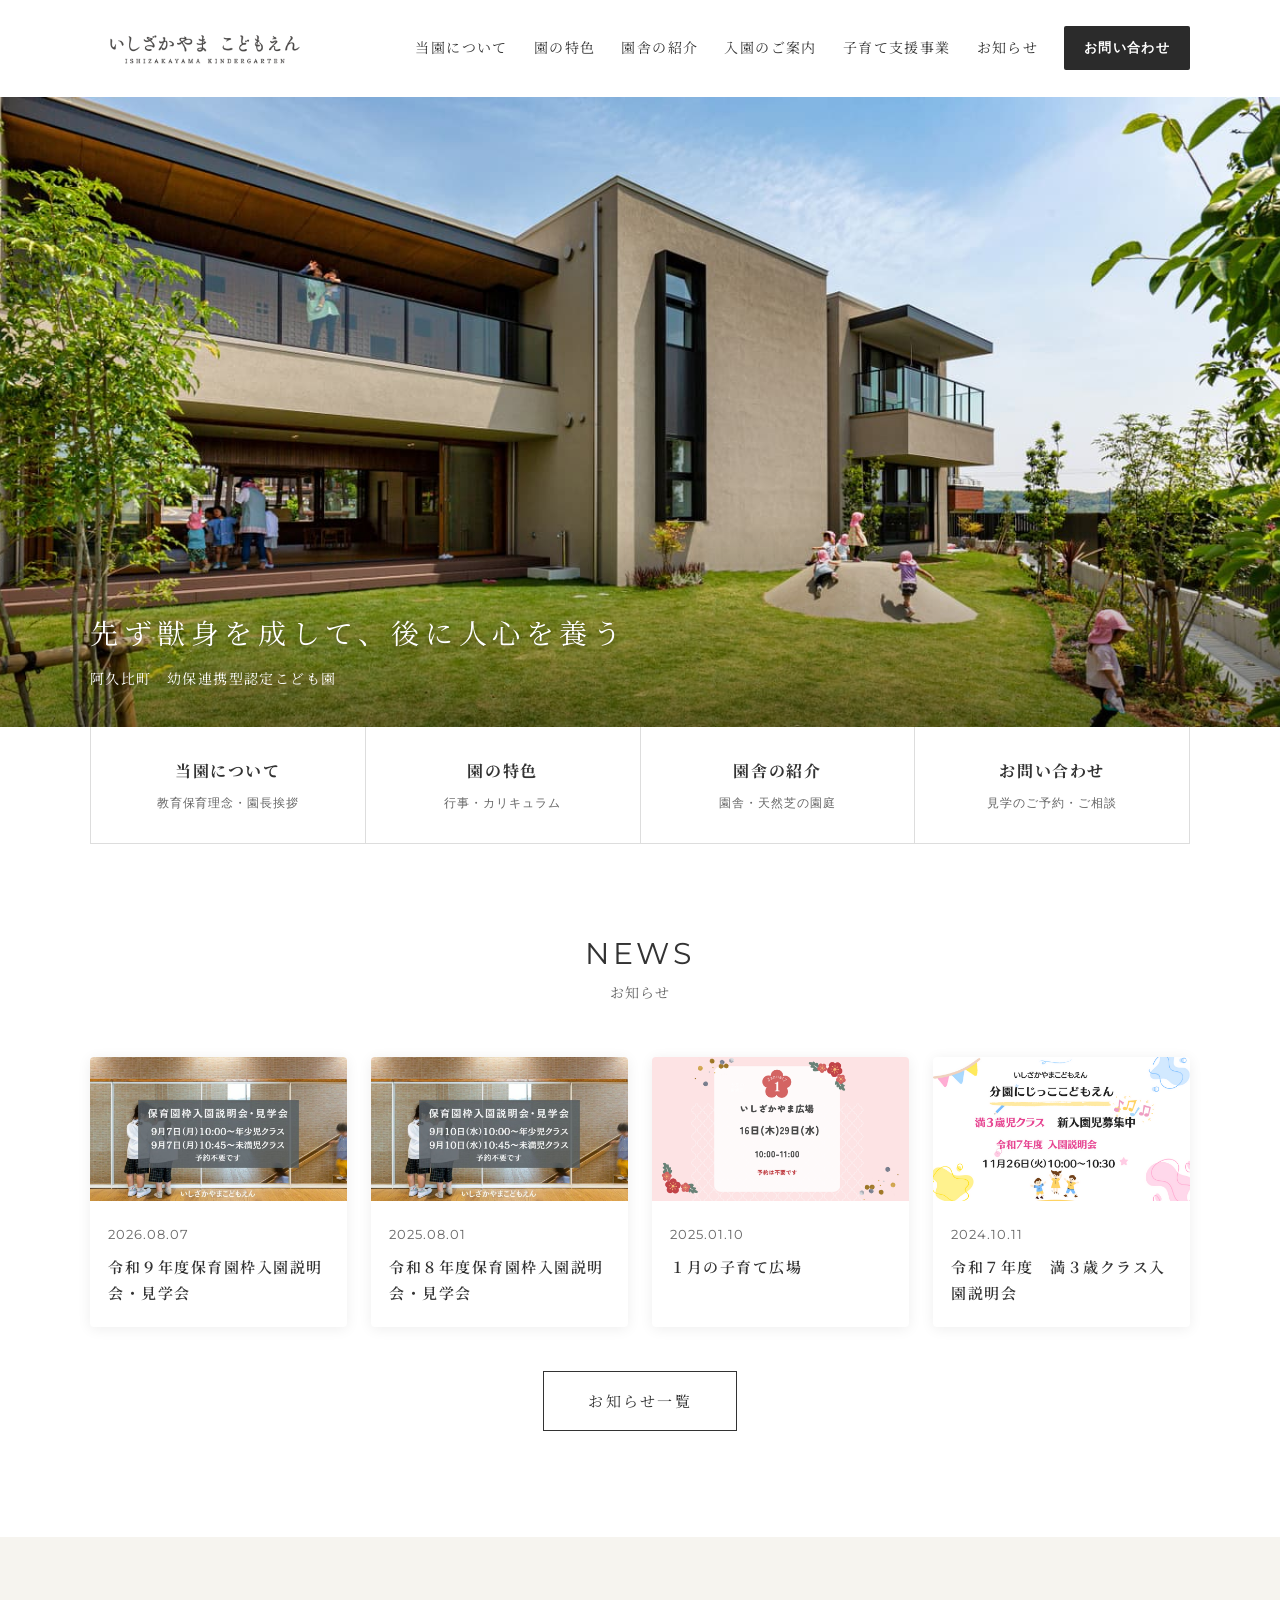
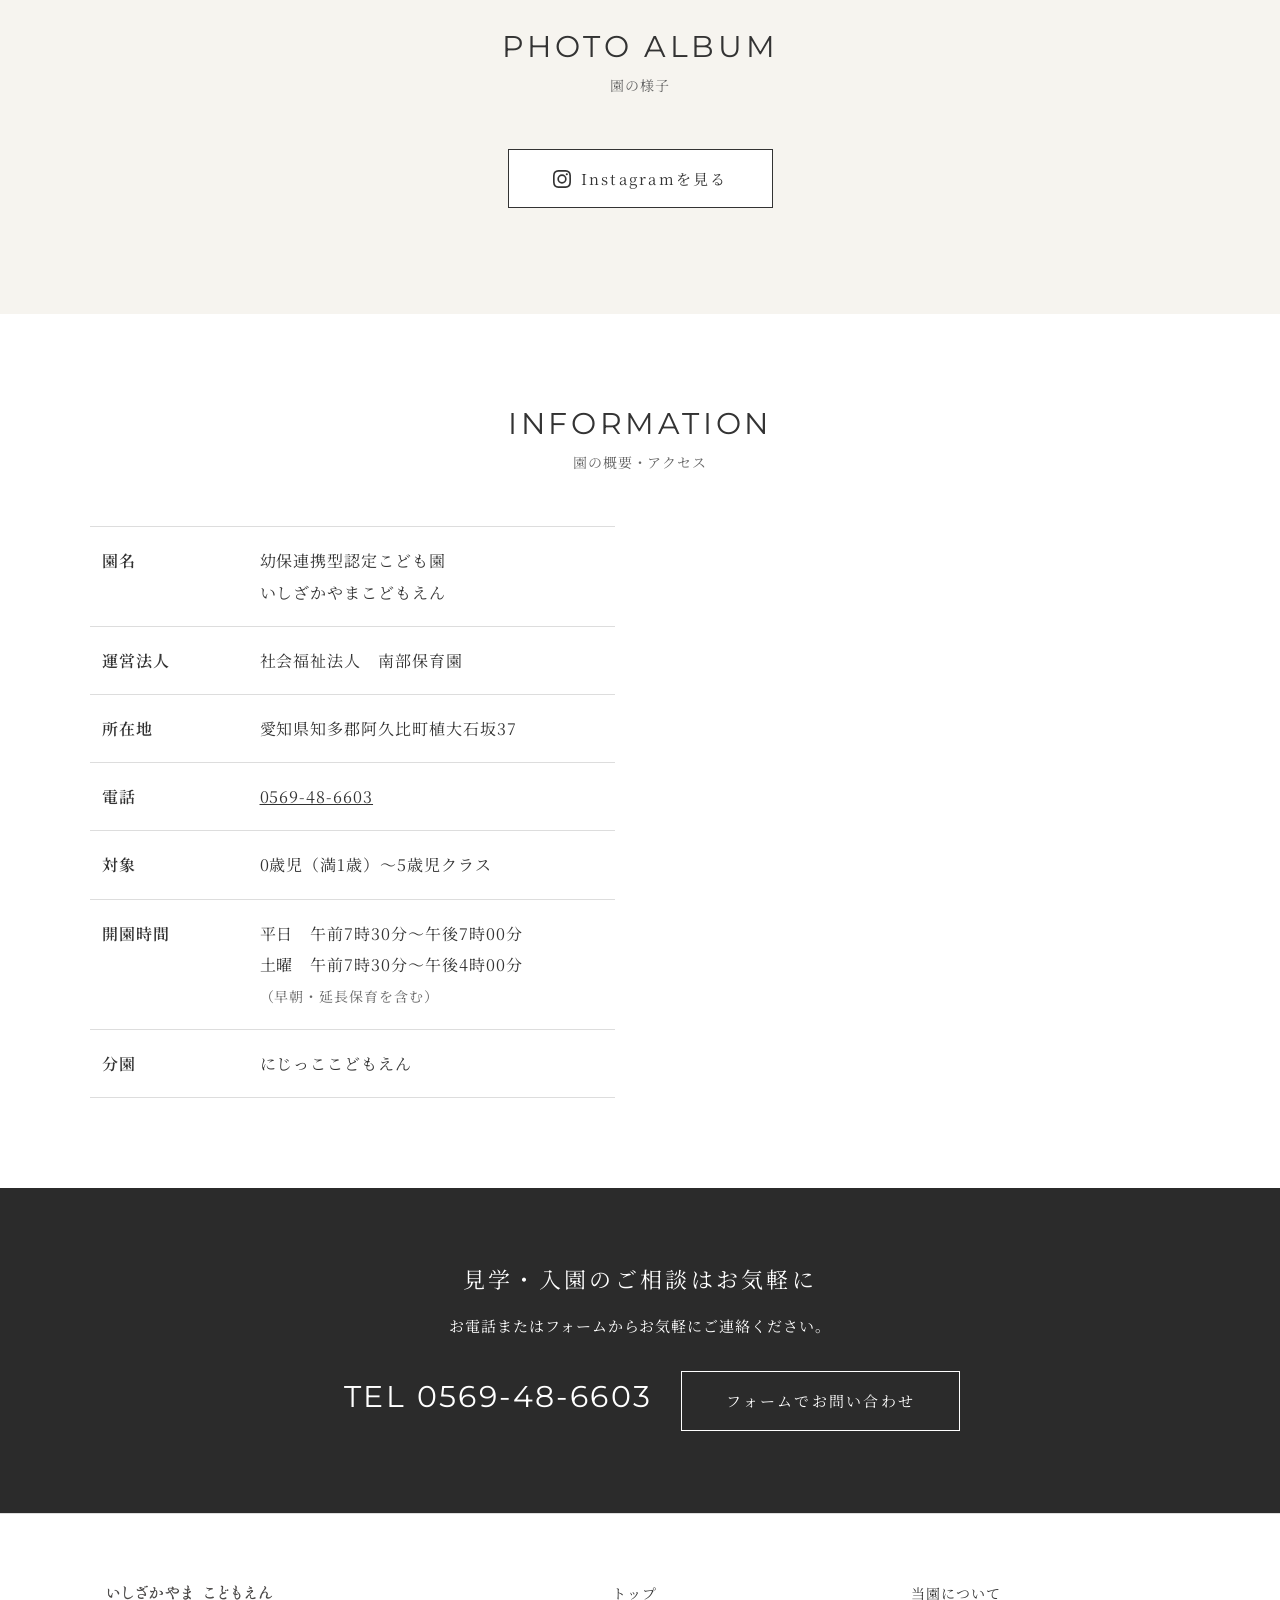
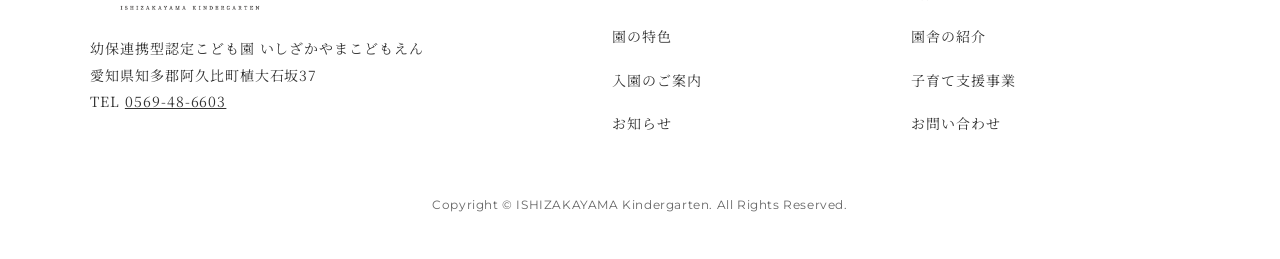
==== index.html @ 88785f28 "Add files via upload" ====
<!DOCTYPE html>
<html lang="ja">
<head>
<meta charset="utf-8">
<meta name="viewport" content="width=device-width, initial-scale=1">
<title>阿久比町幼保連携型認定こども園いしざかやまこどもえん｜阿久比町の認定こども園</title>
<meta name="description" content="愛知県阿久比町の幼保連携型認定こども園いしざかやまこどもえん。天然芝の園庭で毎日たっぷり外遊び。0歳児（満1歳）から5歳児まで、幼稚園枠・保育園枠・満3歳クラスがあります。">
<meta property="og:title" content="阿久比町幼保連携型認定こども園いしざかやまこどもえん｜阿久比町の認定こども園">
<meta property="og:description" content="愛知県阿久比町の幼保連携型認定こども園いしざかやまこどもえん。天然芝の園庭で毎日たっぷり外遊び。0歳児（満1歳）から5歳児まで、幼稚園枠・保育園枠・満3歳クラスがあります。">
<meta property="og:type" content="website">
<meta property="og:image" content="https://www.agui-nanbuhoikuen.com/img/hero.jpg">
<link rel="preconnect" href="https://fonts.googleapis.com">
<link rel="preconnect" href="https://fonts.gstatic.com" crossorigin>
<link href="https://fonts.googleapis.com/css2?family=Montserrat:wght@400;500&family=Noto+Serif+JP:wght@400;600&display=swap" rel="stylesheet">
<link rel="stylesheet" href="css/style.css?v=2">
</head>
<body>
<a class="skip" href="#main">本文へ移動</a>
<header class="site-header">
  <div class="container header-inner">
    <a class="logo" href="index.html"><img src="img/logo.png" alt="いしざかやま こどもえん" width="1440" height="324"></a>
    <button class="menu-toggle" aria-expanded="false" aria-controls="gnav" aria-label="メニューを開く"><span></span><span></span><span></span></button>
    <nav class="gnav" id="gnav" aria-label="メインメニュー">
      <ul><li><a href="about.html">当園について</a></li><li><a href="service.html">園の特色</a></li><li><a href="ensha.html">園舎の紹介</a></li><li><a href="recruit.html">入園のご案内</a></li><li><a href="kosodate.html">子育て支援事業</a></li><li><a href="news.html">お知らせ</a></li><li><a class="btn-contact" href="contact.html">お問い合わせ</a></li></ul>
    </nav>
  </div>
</header>
<main id="main">

<section class="hero">
  <img src="img/hero.jpg" alt="天然芝の園庭で遊ぶ子どもたちと、いしざかやまこどもえんの園舎" width="1440" height="810" fetchpriority="high">
  <div class="hero-copy"><div class="container">
    <p>先ず獣身を成して、後に人心を養う</p>
    <small>阿久比町　幼保連携型認定こども園</small>
  </div></div>
</section>

<section class="container" style="margin-top:-1px" aria-label="よく見られている情報">
  <div class="quick">
    <a href="about.html"><strong>当園について</strong><span>教育保育理念・園長挨拶</span></a>
    <a href="service.html"><strong>園の特色</strong><span>行事・カリキュラム</span></a>
    <a href="ensha.html"><strong>園舎の紹介</strong><span>園舎・天然芝の園庭</span></a>
    <a href="contact.html"><strong>お問い合わせ</strong><span>見学のご予約・ご相談</span></a>
  </div>
</section>

<section class="sec">
  <div class="container">
    <h2 class="sec-title"><span class="en">NEWS</span><span class="ja">お知らせ</span></h2>
    <div class="news-grid" id="news-top"></div>
    <p class="more"><a class="btn" href="news.html">お知らせ一覧</a></p>
  </div>
</section>

<section class="sec soft">
  <div class="container">
    <h2 class="sec-title"><span class="en">PHOTO ALBUM</span><span class="ja">園の様子</span></h2>

    <!-- ===== Instagram表示枠 =====
         Behold などのサービスでもらった「埋め込みコード」を
         下の <div id="insta-embed"> と </div> の間に貼り付けてください。
         貼ると Instagram の最新投稿が表示され、下の園の写真は自動で隠れます。
         （読み込めなかった時は園の写真が表示されます） -->
    <div id="insta-embed" class="insta-embed">
      <behold-widget feed-id="vuVF0RftCF0E1iYM2xK3"></behold-widget>
      <script>
        (() => {
          if(window.__bhldScript)return;window.__bhldScript=true;
          const d=document,s=d.createElement("script");s.type="module";
          s.src="https://w.behold.so/widget.js";setTimeout(()=>{d.head.append(s);},0);
        })();
      </script>
    </div>

    <div class="gallery fade" id="insta-fallback">
      <img src="img/garden.jpg" alt="天然芝の園庭" loading="lazy" data-zoom>
      <img src="img/undoukai.jpg" alt="運動会" loading="lazy" data-zoom>
      <img src="img/rhythmic.jpg" alt="リトミック" loading="lazy" data-zoom>
      <img src="img/natsumatsuri.jpg" alt="夏まつり" loading="lazy" data-zoom>
      <img src="img/asobiba.jpg" alt="園内の遊び場" loading="lazy" data-zoom>
      <img src="img/taisou.jpg" alt="体操教室" loading="lazy" data-zoom>
      <img src="img/kame.jpg" alt="園で飼っているリクガメ" loading="lazy" data-zoom>
      <img src="img/garden2.jpg" alt="第２園庭" loading="lazy" data-zoom>
    </div>
    <p class="more"><a class="btn insta-btn" href="https://www.instagram.com/ishizakayama_kindergarten/" target="_blank" rel="noopener">Instagramを見る<span class="sr"> （新しいタブで開きます）</span></a></p>
  </div>
</section>

<section class="sec">
  <div class="container">
    <h2 class="sec-title"><span class="en">INFORMATION</span><span class="ja">園の概要・アクセス</span></h2>
    <div class="info-wrap">
      <table class="table">
        <tr><th>園名</th><td>幼保連携型認定こども園<br>いしざかやまこどもえん</td></tr>
        <tr><th>運営法人</th><td>社会福祉法人　南部保育園</td></tr>
        <tr><th>所在地</th><td>愛知県知多郡阿久比町植大石坂37</td></tr>
        <tr><th>電話</th><td><a href="tel:0569486603">0569-48-6603</a></td></tr>
        <tr><th>対象</th><td>0歳児（満1歳）〜5歳児クラス</td></tr>
        <tr><th>開園時間</th><td>平日　午前7時30分〜午後7時00分<br>土曜　午前7時30分〜午後4時00分<br><span class="note">（早朝・延長保育を含む）</span></td></tr>
        <tr><th>分園</th><td>にじっここどもえん</td></tr>
      </table>
      <div class="map"><iframe src="https://www.google.com/maps?q=%E6%84%9B%E7%9F%A5%E7%9C%8C%E7%9F%A5%E5%A4%9A%E9%83%A1%E9%98%BF%E4%B9%85%E6%AF%94%E7%94%BA%E6%A4%8D%E5%A4%A7%E7%9F%B3%E5%9D%8237&output=embed" title="いしざかやまこどもえんの地図" loading="lazy" referrerpolicy="no-referrer-when-downgrade"></iframe></div>
    </div>
  </div>
</section>
</main>
<section class="cta">
  <div class="container">
    <h2>見学・入園のご相談はお気軽に</h2>
    <p>お電話またはフォームからお気軽にご連絡ください。</p>
    <a class="tel" href="tel:0569486603">TEL 0569-48-6603</a>
    <a class="btn" href="contact.html">フォームでお問い合わせ</a>
  </div>
</section>
<footer class="site-footer">
  <div class="container footer-grid">
    <div>
      <a class="logo" href="index.html"><img src="img/logo.png" alt="いしざかやま こどもえん" width="1440" height="324"></a>
      <address>
        幼保連携型認定こども園 いしざかやまこどもえん<br>
        愛知県知多郡阿久比町植大石坂37<br>
        TEL <a href="tel:0569486603">0569-48-6603</a>
      </address>
    </div>
    <nav class="fnav" aria-label="フッターメニュー"><ul><li><a href="index.html">トップ</a></li><li><a href="about.html">当園について</a></li><li><a href="service.html">園の特色</a></li><li><a href="ensha.html">園舎の紹介</a></li><li><a href="recruit.html">入園のご案内</a></li><li><a href="kosodate.html">子育て支援事業</a></li><li><a href="news.html">お知らせ</a></li><li><a href="contact.html">お問い合わせ</a></li></ul></nav>
  </div>
  <p class="copyright">Copyright &copy; ISHIZAKAYAMA Kindergarten. All Rights Reserved.</p>
</footer>
<script src="js/news.js?v=2"></script>
<script src="js/main.js?v=2"></script>
</body>
</html>
---- css/style.css ----
/* いしざかやまこどもえん 共通スタイル
   元サイト（BiND）の白・墨色・明朝体の上品な雰囲気を踏襲しつつ、
   文字サイズ・行間・スマホ表示を読みやすく改善しています。 */

:root {
  --ink: #333;          /* 本文の色（元サイトと同じ） */
  --ink-soft: #666;
  --line: #ddd;
  --bg-soft: #f6f4ef;   /* 生成り色の背景（区切り用） */
  --accent: #2b2b2b;    /* ボタンの墨色（元サイトの黒ボタン） */
  --green: #5b7f4a;     /* 園庭の芝をイメージした差し色 */
  --max: 1100px;
  --mincho: "游明朝", YuMincho, "Hiragino Mincho ProN", "ヒラギノ明朝 ProN", "Noto Serif JP", serif;
  --gothic: "Hiragino Sans", "ヒラギノ角ゴシック", "Noto Sans JP", "游ゴシック", YuGothic, sans-serif;
  --latin: "Montserrat", sans-serif;
}

*, *::before, *::after { box-sizing: border-box; }
html { scroll-behavior: smooth; -webkit-text-size-adjust: 100%; }
body {
  margin: 0;
  font-family: var(--mincho);
  font-size: 16px;            /* 元は13px → 読みやすく16px */
  line-height: 1.95;
  letter-spacing: .06em;
  color: var(--ink);
  background: #fff;
}
img { max-width: 100%; height: auto; display: block; }
a { color: inherit; }
a:hover { opacity: .75; }
:focus-visible { outline: 3px solid var(--green); outline-offset: 2px; }

.skip { position: absolute; left: -9999px; }
.skip:focus { left: 8px; top: 8px; background: #fff; padding: 8px 12px; z-index: 100; }

.container { width: min(100% - 40px, var(--max)); margin-inline: auto; }

/* ---------- ヘッダー ---------- */
.site-header {
  position: sticky; top: 0; z-index: 50;
  background: rgba(255,255,255,.96);
  backdrop-filter: blur(6px);
  border-bottom: 1px solid transparent;
  transition: border-color .2s;
}
.site-header.scrolled { border-bottom-color: var(--line); }
.header-inner {
  display: flex; align-items: center; justify-content: space-between;
  gap: 24px; padding: 22px 0;
}
.logo img { width: 230px; }
.gnav ul { list-style: none; margin: 0; padding: 0; display: flex; align-items: center; gap: 26px; }
.gnav a { white-space: nowrap; text-decoration: none; font-size: 14px; letter-spacing: .1em; padding: 6px 0; display: block; }
.gnav a[aria-current="page"] { border-bottom: 1px solid var(--ink); }
.gnav .btn-contact {
  background: var(--accent); color: #fff; padding: 9px 20px; border-radius: 2px;
  font-family: var(--gothic); font-weight: 600; font-size: 13px;
}
.menu-toggle { display: none; }

@media (max-width: 1100px) {
  .header-inner { padding: 14px 0; }
  .logo img { width: 180px; }
  .menu-toggle {
    display: flex; flex-direction: column; justify-content: center; gap: 6px;
    width: 48px; height: 48px; border: 0; background: none; cursor: pointer; padding: 10px;
  }
  .menu-toggle span { display: block; height: 2px; background: var(--ink); transition: transform .25s, opacity .25s; }
  .menu-toggle[aria-expanded="true"] span:nth-child(1) { transform: translateY(8px) rotate(45deg); }
  .menu-toggle[aria-expanded="true"] span:nth-child(2) { opacity: 0; }
  .menu-toggle[aria-expanded="true"] span:nth-child(3) { transform: translateY(-8px) rotate(-45deg); }
  .gnav {
    position: fixed; inset: 76px 0 0 0; background: #fff;
    transform: translateX(100%); transition: transform .3s; overflow-y: auto;
  }
  .gnav.open { transform: none; }
  .gnav ul { flex-direction: column; align-items: stretch; gap: 0; padding: 10px 24px 40px; }
  .gnav li { border-bottom: 1px solid var(--line); }
  .gnav a { font-size: 17px; padding: 18px 4px; }
  .gnav li:last-child { border: 0; padding-top: 24px; }
  .gnav .btn-contact { text-align: center; font-size: 16px; padding: 16px; }
}

/* ---------- 見出し ---------- */
.sec { padding: 90px 0; }
.sec.soft { background: var(--bg-soft); }
.sec-title { text-align: center; margin: 0 0 50px; font-weight: normal; }
.sec-title .en {
  display: block; font-family: var(--latin); font-size: 30px; letter-spacing: .12em; line-height: 1.3;
}
.sec-title .ja { display: block; font-size: 14px; color: var(--ink-soft); margin-top: 6px; }
.sec-title.left { text-align: left; }
h3 { font-size: 22px; font-weight: 600; line-height: 1.6; margin: 0 0 18px; letter-spacing: .1em; }

/* ---------- 下層ページのタイトル帯 ---------- */
.page-head { padding: 60px 0 50px; text-align: center; }
.page-head h1 { font-size: 30px; font-weight: 600; margin: 0; letter-spacing: .15em; }
.breadcrumb { font-size: 13px; color: var(--ink-soft); margin-top: 8px; }
.breadcrumb a { color: var(--ink-soft); }

/* ---------- トップ ---------- */
.hero { position: relative; }
.hero img { width: 100%; height: min(70vh, 640px); object-fit: cover; }
.hero-copy {
  position: absolute; left: 0; right: 0; bottom: 0;
  padding: 80px 0 34px; color: #fff;
  background: linear-gradient(transparent, rgba(0,0,0,.45));
}
.hero-copy p { margin: 0; font-size: clamp(18px, 2.6vw, 28px); letter-spacing: .2em; text-shadow: 0 1px 6px rgba(0,0,0,.4); }
.hero-copy small { display: block; font-size: 14px; letter-spacing: .1em; margin-top: 6px; }
@media (max-width: 700px) {
  .hero img { height: auto; aspect-ratio: 4 / 3; }
  .hero-copy { padding: 40px 0 16px; }
  .hero-copy p { font-size: 16px; letter-spacing: .14em; }
  .hero-copy small { font-size: 12px; margin-top: 2px; }
}

/* よく見られる情報へのショートカット */
.quick { display: grid; grid-template-columns: repeat(4, 1fr); gap: 1px; background: var(--line); border: 1px solid var(--line); }
.quick a {
  background: #fff; text-decoration: none; padding: 28px 16px; text-align: center;
  display: flex; flex-direction: column; gap: 6px; align-items: center;
}
.quick a:hover { background: var(--bg-soft); opacity: 1; }
.quick .q-icon { font-size: 28px; line-height: 1; }
.quick strong { font-size: 16px; letter-spacing: .1em; }
.quick span { font-size: 12px; color: var(--ink-soft); font-family: var(--gothic); }
@media (max-width: 700px) {
  .quick { grid-template-columns: repeat(2, 1fr); }
  .quick a { padding: 22px 6px; }
  .quick span { font-size: 11px; letter-spacing: 0; }
}

.lead { max-width: 760px; margin: 0 auto; text-align: center; }
.lead p { margin: 0 0 1em; }

/* 写真ギャラリー（元サイトのInstagram枠は表示されていなかったため園の写真で構成） */
.gallery { display: grid; grid-template-columns: repeat(4, 1fr); gap: 6px; }
.gallery img { aspect-ratio: 1; object-fit: cover; width: 100%; }
@media (max-width: 700px) { .gallery { grid-template-columns: repeat(2, 1fr); } }

/* ---------- お知らせカード ---------- */
.news-grid { display: grid; grid-template-columns: repeat(4, 1fr); gap: 24px; }
@media (max-width: 960px) { .news-grid { grid-template-columns: repeat(2, 1fr); } }
@media (max-width: 520px) { .news-grid { grid-template-columns: 1fr; } }
.news-card {
  display: block; text-decoration: none; background: #fff;
  box-shadow: 0 2px 14px rgba(0,0,0,.07); border-radius: 4px; overflow: hidden;
}
.news-card img { aspect-ratio: 16/9; object-fit: cover; width: 100%; }
.news-card .body { padding: 16px 18px 22px; }
.news-card time { font-family: var(--latin); font-size: 13px; color: var(--ink-soft); }
.news-card h3 { font-size: 15px; margin: 6px 0 0; line-height: 1.7; }
.new-badge { display: inline-block; background: #c0392b; color: #fff; font-size: 11px; padding: 0 6px; margin-left: 8px; border-radius: 2px; font-family: var(--latin); }
.more { text-align: center; margin-top: 44px; }

.btn {
  display: inline-block; text-decoration: none; border: 1px solid var(--ink);
  padding: 14px 44px; letter-spacing: .15em; font-size: 15px; background: #fff; cursor: pointer;
  font-family: inherit; color: var(--ink);
}
.btn:hover { background: var(--ink); color: #fff; opacity: 1; }
.btn.dark { background: var(--accent); color: #fff; border-color: var(--accent); }
.btn.dark:hover { background: #000; }

/* お知らせ一覧・記事 */
.news-list { list-style: none; padding: 0; margin: 0 auto; max-width: 860px; }
.news-item { display: grid; grid-template-columns: 260px 1fr; gap: 30px; padding: 34px 0; border-bottom: 1px solid var(--line); }
.news-item:first-child { border-top: 1px solid var(--line); }
.news-item img { aspect-ratio: 16/9; object-fit: cover; width: 100%; cursor: zoom-in; }
.news-item time { font-family: var(--latin); font-size: 13px; color: var(--ink-soft); }
.news-item h2 { font-size: 19px; margin: 4px 0 10px; line-height: 1.6; }
.news-item p { margin: 0; }
@media (max-width: 640px) { .news-item { grid-template-columns: 1fr; gap: 14px; } }

/* ---------- 基本情報 ---------- */
.info-wrap { display: grid; grid-template-columns: 1fr 1fr; gap: 50px; align-items: start; }
@media (max-width: 800px) { .info-wrap { grid-template-columns: 1fr; gap: 30px; } }
.map iframe { width: 100%; height: 360px; border: 0; }

/* 表（入園案内など） */
.table { width: 100%; border-collapse: collapse; }
.table th, .table td { border-top: 1px solid var(--line); padding: 18px 12px; text-align: left; vertical-align: top; }
.table tr:last-child th, .table tr:last-child td { border-bottom: 1px solid var(--line); }
.table th { width: 30%; font-weight: 600; white-space: nowrap; }
@media (max-width: 600px) {
  .table th, .table td { display: block; width: 100%; }
  .table th { border-top: 1px solid var(--line); padding-bottom: 0; }
  .table td { border-top: 0; padding-top: 6px; }
  .table tr:last-child th { border-bottom: 0; }
}

/* ---------- 写真＋文章の交互レイアウト ---------- */
.media { display: grid; grid-template-columns: 1fr 1fr; gap: 60px; align-items: center; margin-bottom: 90px; }
.media:last-child { margin-bottom: 0; }
.media.reverse .media-img { order: 2; }
.media-img img { width: 100%; aspect-ratio: 16/10; object-fit: cover; }
.media p { margin: 0 0 1em; }
.media .sub { font-size: 14px; color: var(--ink-soft); margin: -10px 0 14px; }
@media (max-width: 800px) {
  .media { grid-template-columns: 1fr; gap: 22px; margin-bottom: 60px; }
  .media.reverse .media-img { order: 0; }
}

/* 3列カード（行事・カリキュラム） */
.cards { display: grid; grid-template-columns: repeat(3, 1fr); gap: 34px; }
.cards img { aspect-ratio: 4/3; object-fit: cover; width: 100%; margin-bottom: 18px; }
.cards h3 { font-size: 19px; margin-bottom: 8px; }
.cards p { margin: 0; font-size: 15px; }
@media (max-width: 800px) { .cards { grid-template-columns: 1fr; gap: 44px; } }

/* 理念 */
.philosophy { display: grid; grid-template-columns: repeat(3, 1fr); gap: 34px; }
.philosophy article { text-align: center; }
.philosophy img { aspect-ratio: 1; object-fit: cover; width: 100%; border-radius: 50%; max-width: 260px; margin: 0 auto 24px; }
.philosophy h3 { font-size: 20px; }
.philosophy p { text-align: left; font-size: 15px; margin: 0; }
@media (max-width: 800px) { .philosophy { grid-template-columns: 1fr; gap: 54px; } }

.greeting { max-width: 820px; margin: 0 auto; }
.greeting p { margin: 0 0 1.2em; }
.greeting .sign { text-align: right; font-size: 18px; letter-spacing: .2em; }

.timeline { list-style: none; padding: 0; margin: 0; }
.timeline li { padding: 14px 0 14px 24px; border-left: 2px solid var(--green); position: relative; }
.timeline li::before { content: ""; position: absolute; left: -7px; top: 22px; width: 12px; height: 12px; border-radius: 50%; background: var(--green); }
.timeline b { display: block; font-size: 15px; color: var(--green); }

/* 入園案内 */
.course { display: grid; grid-template-columns: repeat(3, 1fr); gap: 24px; }
.course > div { border: 1px solid var(--line); padding: 30px 26px; background: #fff; }
.course h3 { font-size: 19px; border-bottom: 2px solid var(--ink); padding-bottom: 10px; }
.course dl { margin: 0; }
.course dt { font-weight: 600; margin-top: 14px; font-size: 14px; color: var(--green); }
.course dd { margin: 0; }
@media (max-width: 900px) { .course { grid-template-columns: 1fr; } }

.note { font-size: 14px; color: var(--ink-soft); }

/* ---------- 問い合わせ導線 ---------- */
.cta { background: var(--accent); color: #fff; text-align: center; padding: 70px 0; }
.cta h2 { font-weight: normal; font-size: 22px; letter-spacing: .15em; margin: 0 0 10px; }
.cta p { margin: 0 0 28px; font-size: 15px; }
.cta .tel { font-family: var(--latin); font-size: 30px; letter-spacing: .08em; text-decoration: none; display: inline-block; margin: 0 24px 16px; }
.cta .btn { background: transparent; color: #fff; border-color: #fff; }
.cta .btn:hover { background: #fff; color: var(--ink); }

/* ---------- フォーム ---------- */
.form { max-width: 760px; margin: 0 auto; font-family: var(--gothic); }
.field { margin-bottom: 26px; }
.field label, .field legend { display: block; font-weight: 600; margin-bottom: 8px; font-size: 15px; }
.req { background: #c0392b; color: #fff; font-size: 11px; padding: 1px 6px; margin-left: 8px; border-radius: 2px; vertical-align: 2px; }
.opt { background: #999; color: #fff; font-size: 11px; padding: 1px 6px; margin-left: 8px; border-radius: 2px; vertical-align: 2px; }
.form input[type=text], .form input[type=email], .form input[type=tel], .form select, .form textarea {
  width: 100%; font: inherit; font-size: 16px; padding: 13px 14px;
  border: 1px solid #bbb; border-radius: 4px; background: #fff;
}
.form textarea { min-height: 180px; resize: vertical; }
.form fieldset { border: 0; padding: 0; margin: 0 0 26px; }
.radios { display: flex; flex-wrap: wrap; gap: 10px 22px; }
.radios label { font-weight: normal; display: flex; align-items: center; gap: 6px; margin: 0; cursor: pointer; }
.radios input { width: 20px; height: 20px; }
.agree { background: var(--bg-soft); padding: 18px 20px; font-size: 14px; border-radius: 4px; margin-bottom: 26px; }
.agree label { display: flex; gap: 10px; align-items: center; font-weight: 600; margin-top: 10px; cursor: pointer; }
.agree input { width: 20px; height: 20px; }
.hp { position: absolute; left: -9999px; }
.form .submit { text-align: center; }
.form .submit .btn { min-width: 260px; font-size: 16px; }
.form-msg { padding: 18px 20px; border-radius: 4px; margin-bottom: 24px; display: none; }
.form-msg.ok { display: block; background: #eaf3e5; border: 1px solid #a7c796; }
.form-msg.ng { display: block; background: #fbeaea; border: 1px solid #e3a5a5; }

/* ---------- フッター ---------- */
.site-footer { padding: 60px 0 30px; border-top: 1px solid var(--line); }
.footer-grid { display: grid; grid-template-columns: 1fr 1.2fr; gap: 40px; align-items: start; }
.footer-grid .logo img { width: 200px; margin-bottom: 16px; }
.footer-grid address { font-style: normal; font-size: 14px; line-height: 1.9; }
.fnav ul { list-style: none; margin: 0; padding: 0; display: grid; grid-template-columns: repeat(2, 1fr); gap: 4px 20px; }
.fnav a { text-decoration: none; font-size: 14px; display: block; padding: 6px 0; }
.copyright { text-align: center; font-size: 12px; color: var(--ink-soft); margin-top: 50px; font-family: var(--latin); letter-spacing: .05em; }
@media (max-width: 700px) { .footer-grid { grid-template-columns: 1fr; } }

/* スクロールで表示（動きを減らす設定の方には無効） */
.fade { opacity: 0; transform: translateY(18px); transition: opacity .8s, transform .8s; }
.fade.in { opacity: 1; transform: none; }
@media (prefers-reduced-motion: reduce) { .fade { opacity: 1; transform: none; transition: none; } html { scroll-behavior: auto; } }

/* 画像の拡大表示 */
.lightbox { position: fixed; inset: 0; background: rgba(0,0,0,.85); display: none; align-items: center; justify-content: center; z-index: 200; padding: 20px; cursor: zoom-out; }
.lightbox.open { display: flex; }
.lightbox img { max-height: 90vh; width: auto; }

/* Instagram */
.insta-embed:empty { display: none; }
[hidden] { display: none !important; }
.insta-btn::before { content: ""; display: inline-block; width: 18px; height: 18px; margin-right: 10px; vertical-align: -3px;
  background: currentColor; -webkit-mask: url("data:image/svg+xml,%3Csvg xmlns='http://www.w3.org/2000/svg' viewBox='0 0 24 24'%3E%3Cpath d='M12 2.2c3.2 0 3.6 0 4.8.1 3.2.1 4.8 1.7 4.9 4.9.1 1.3.1 1.6.1 4.8s0 3.6-.1 4.8c-.1 3.2-1.7 4.8-4.9 4.9-1.3.1-1.6.1-4.8.1s-3.6 0-4.8-.1c-3.3-.1-4.8-1.7-4.9-4.9C2.2 15.6 2.2 15.2 2.2 12s0-3.6.1-4.8C2.4 3.9 3.9 2.4 7.2 2.3 8.4 2.2 8.8 2.2 12 2.2zM12 0C8.7 0 8.3 0 7.1.1 2.7.3.3 2.7.1 7.1 0 8.3 0 8.7 0 12s0 3.7.1 4.9c.2 4.4 2.6 6.8 7 7 1.2.1 1.6.1 4.9.1s3.7 0 4.9-.1c4.4-.2 6.8-2.6 7-7 .1-1.2.1-1.6.1-4.9s0-3.7-.1-4.9c-.2-4.4-2.6-6.8-7-7C15.7 0 15.3 0 12 0zm0 5.8a6.2 6.2 0 100 12.4 6.2 6.2 0 000-12.4zM12 16a4 4 0 110-8 4 4 0 010 8zm6.4-11.8a1.4 1.4 0 100 2.9 1.4 1.4 0 000-2.9z'/%3E%3C/svg%3E") center/contain no-repeat;
  mask: url("data:image/svg+xml,%3Csvg xmlns='http://www.w3.org/2000/svg' viewBox='0 0 24 24'%3E%3Cpath d='M12 2.2c3.2 0 3.6 0 4.8.1 3.2.1 4.8 1.7 4.9 4.9.1 1.3.1 1.6.1 4.8s0 3.6-.1 4.8c-.1 3.2-1.7 4.8-4.9 4.9-1.3.1-1.6.1-4.8.1s-3.6 0-4.8-.1c-3.3-.1-4.8-1.7-4.9-4.9C2.2 15.6 2.2 15.2 2.2 12s0-3.6.1-4.8C2.4 3.9 3.9 2.4 7.2 2.3 8.4 2.2 8.8 2.2 12 2.2zM12 0C8.7 0 8.3 0 7.1.1 2.7.3.3 2.7.1 7.1 0 8.3 0 8.7 0 12s0 3.7.1 4.9c.2 4.4 2.6 6.8 7 7 1.2.1 1.6.1 4.9.1s3.7 0 4.9-.1c4.4-.2 6.8-2.6 7-7 .1-1.2.1-1.6.1-4.9s0-3.7-.1-4.9c-.2-4.4-2.6-6.8-7-7C15.7 0 15.3 0 12 0zm0 5.8a6.2 6.2 0 100 12.4 6.2 6.2 0 000-12.4zM12 16a4 4 0 110-8 4 4 0 010 8zm6.4-11.8a1.4 1.4 0 100 2.9 1.4 1.4 0 000-2.9z'/%3E%3C/svg%3E") center/contain no-repeat; }
.sr { position: absolute; width: 1px; height: 1px; overflow: hidden; clip: rect(0 0 0 0); white-space: nowrap; }

/* 当園について：導入文 */
.intro { text-align: center; }
.intro-title { font-size: clamp(28px, 4vw, 40px); font-weight: 600; letter-spacing: .25em; margin: 0 0 12px; }
.intro-sub { font-size: clamp(16px, 2vw, 19px); letter-spacing: .15em; margin: 0 0 40px; color: var(--green); }
.intro-body { max-width: 720px; margin: 0 auto; }
.intro-body p { margin: 0 0 1.4em; line-height: 2.2; }
@media (max-width: 700px) {
  .intro-body { text-align: left; }
  .intro-body br { display: none; }
  .intro-title { font-size: 23px; letter-spacing: .12em; }
}
.intro-photo { width: 100%; max-width: 1000px; margin: 30px auto 0; aspect-ratio: 3 / 2; object-fit: cover; cursor: zoom-in; }
@media (max-width: 700px) { img[data-zoom] { cursor: auto; } }
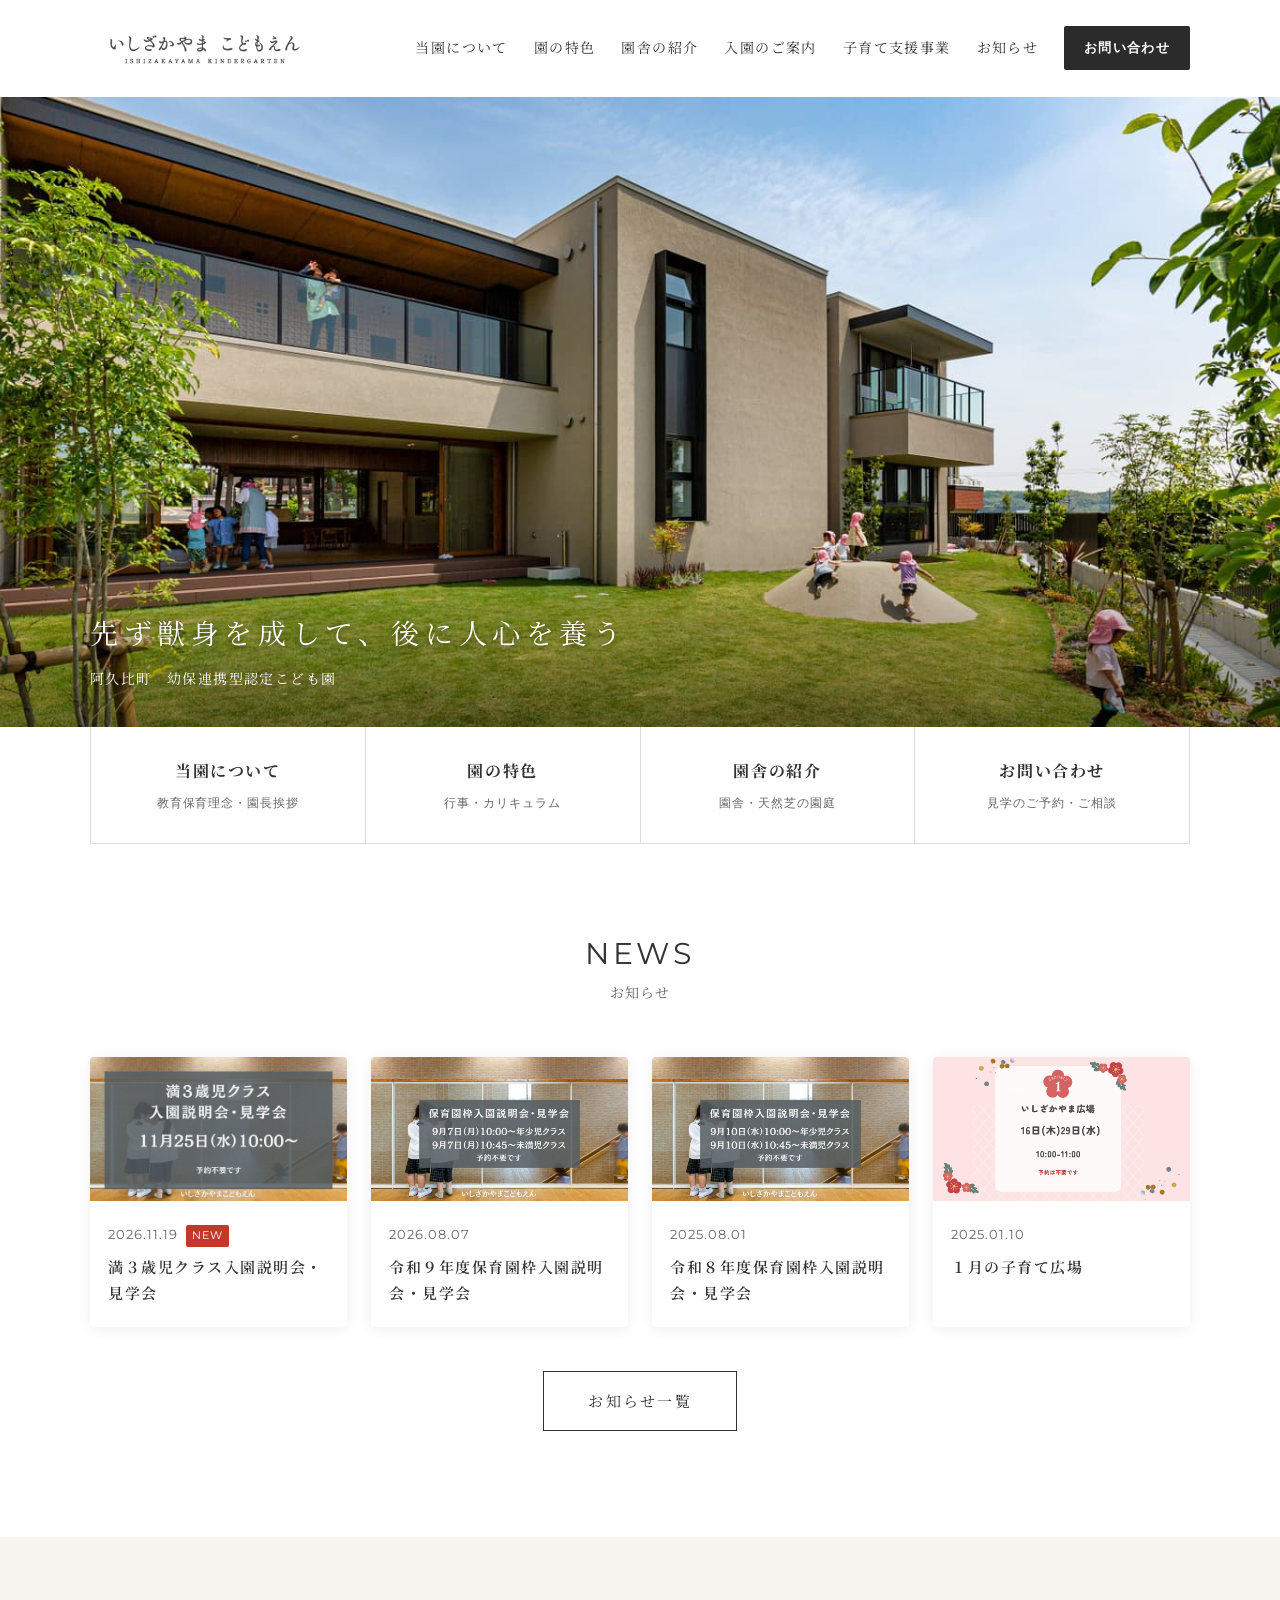
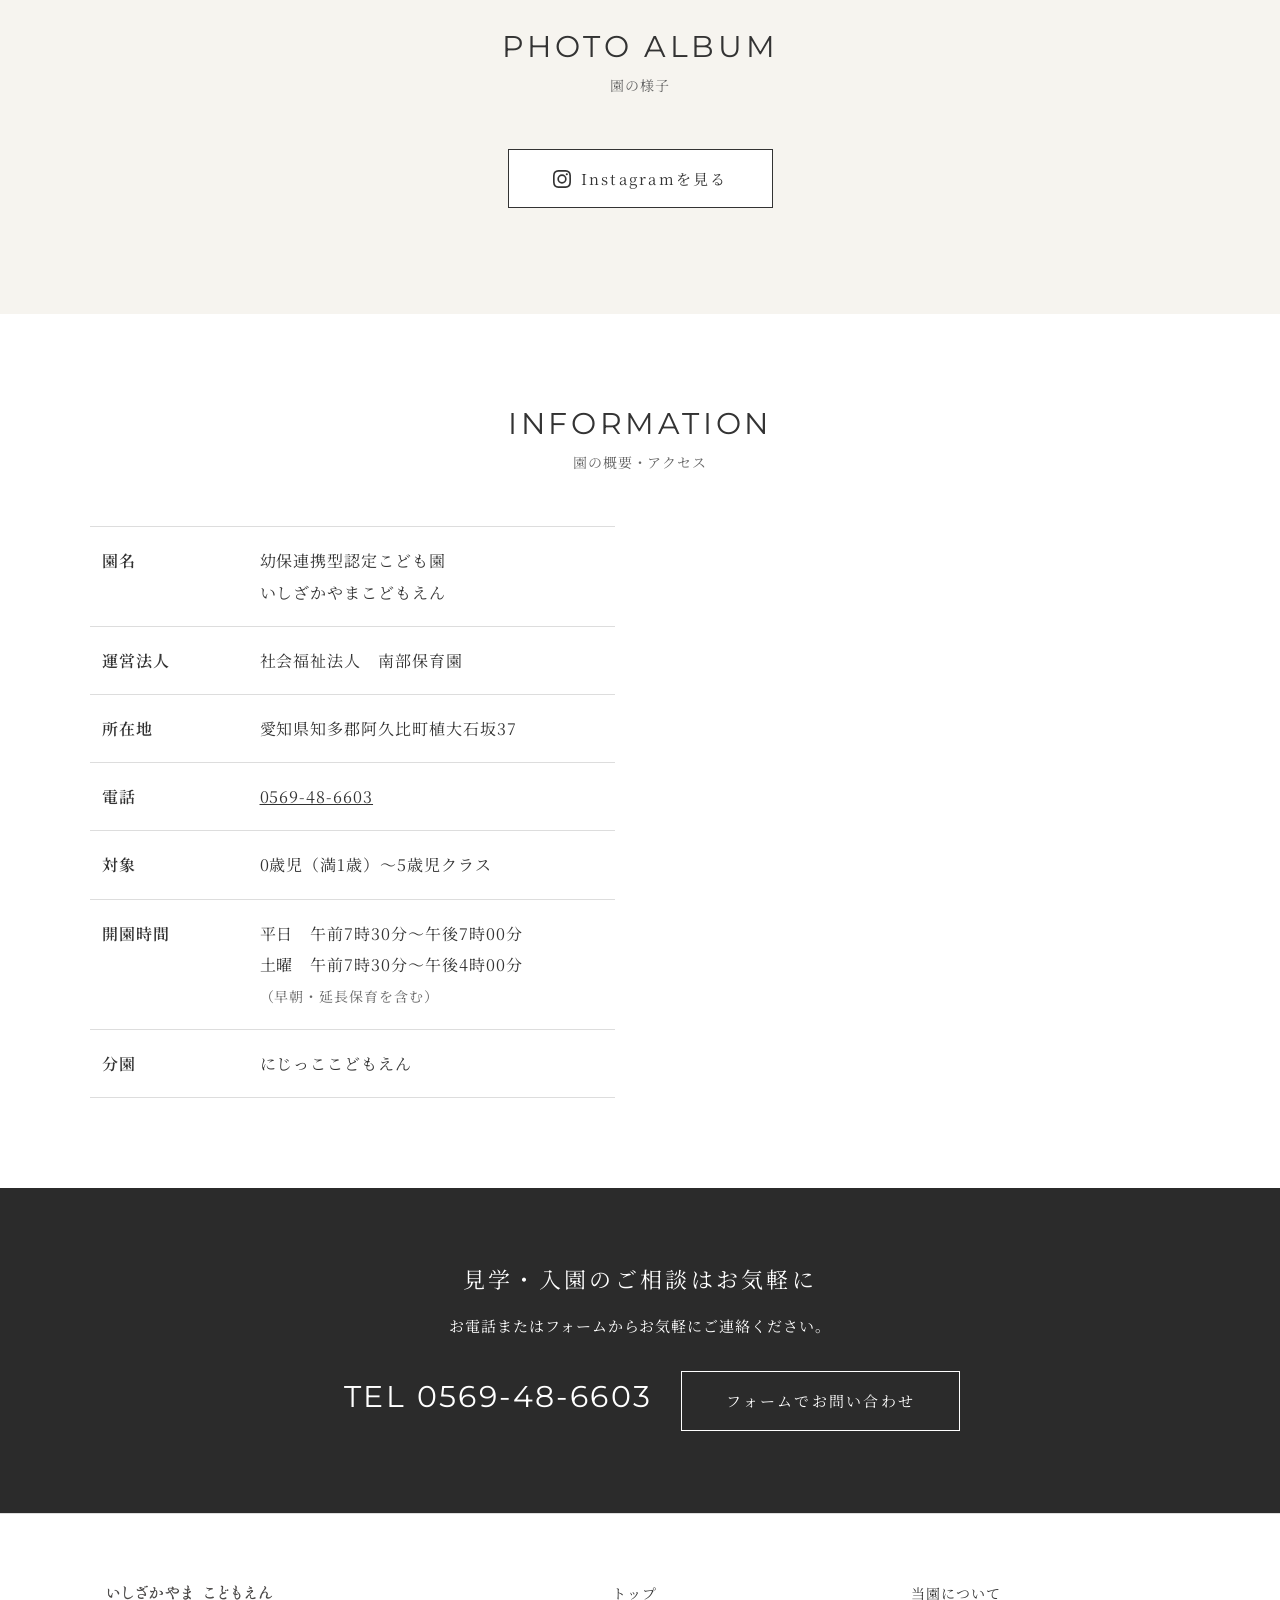
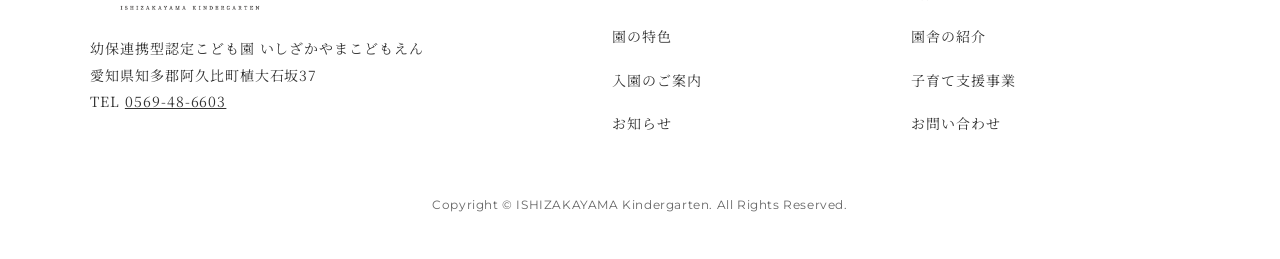
==== commit f781a2dd: "Add files via upload" ====
--- a/index.html
+++ b/index.html
@@ -12,7 +12,10 @@
 <link rel="preconnect" href="https://fonts.googleapis.com">
 <link rel="preconnect" href="https://fonts.gstatic.com" crossorigin>
 <link href="https://fonts.googleapis.com/css2?family=Montserrat:wght@400;500&family=Noto+Serif+JP:wght@400;600&display=swap" rel="stylesheet">
-<link rel="stylesheet" href="css/style.css?v=2">
+<link rel="stylesheet" href="css/style.css?v=3">
+<!-- Google アナリティクス（旧サイトと同じID） -->
+<script async src="https://www.googletagmanager.com/gtag/js?id=G-PF4BGCXYCD"></script>
+<script>window.dataLayer=window.dataLayer||[];function gtag(){dataLayer.push(arguments);}gtag('js',new Date());gtag('config','G-PF4BGCXYCD');</script>
 </head>
 <body>
 <a class="skip" href="#main">本文へ移動</a>
@@ -126,7 +129,7 @@
   </div>
   <p class="copyright">Copyright &copy; ISHIZAKAYAMA Kindergarten. All Rights Reserved.</p>
 </footer>
-<script src="js/news.js?v=2"></script>
+<script src="js/news.js?v=3"></script>
 <script src="js/main.js?v=2"></script>
 </body>
 </html>
--- a/css/style.css
+++ b/css/style.css
@@ -40,7 +40,6 @@
 .site-header {
   position: sticky; top: 0; z-index: 50;
   background: rgba(255,255,255,.96);
-  backdrop-filter: blur(6px);
   border-bottom: 1px solid transparent;
   transition: border-color .2s;
 }
